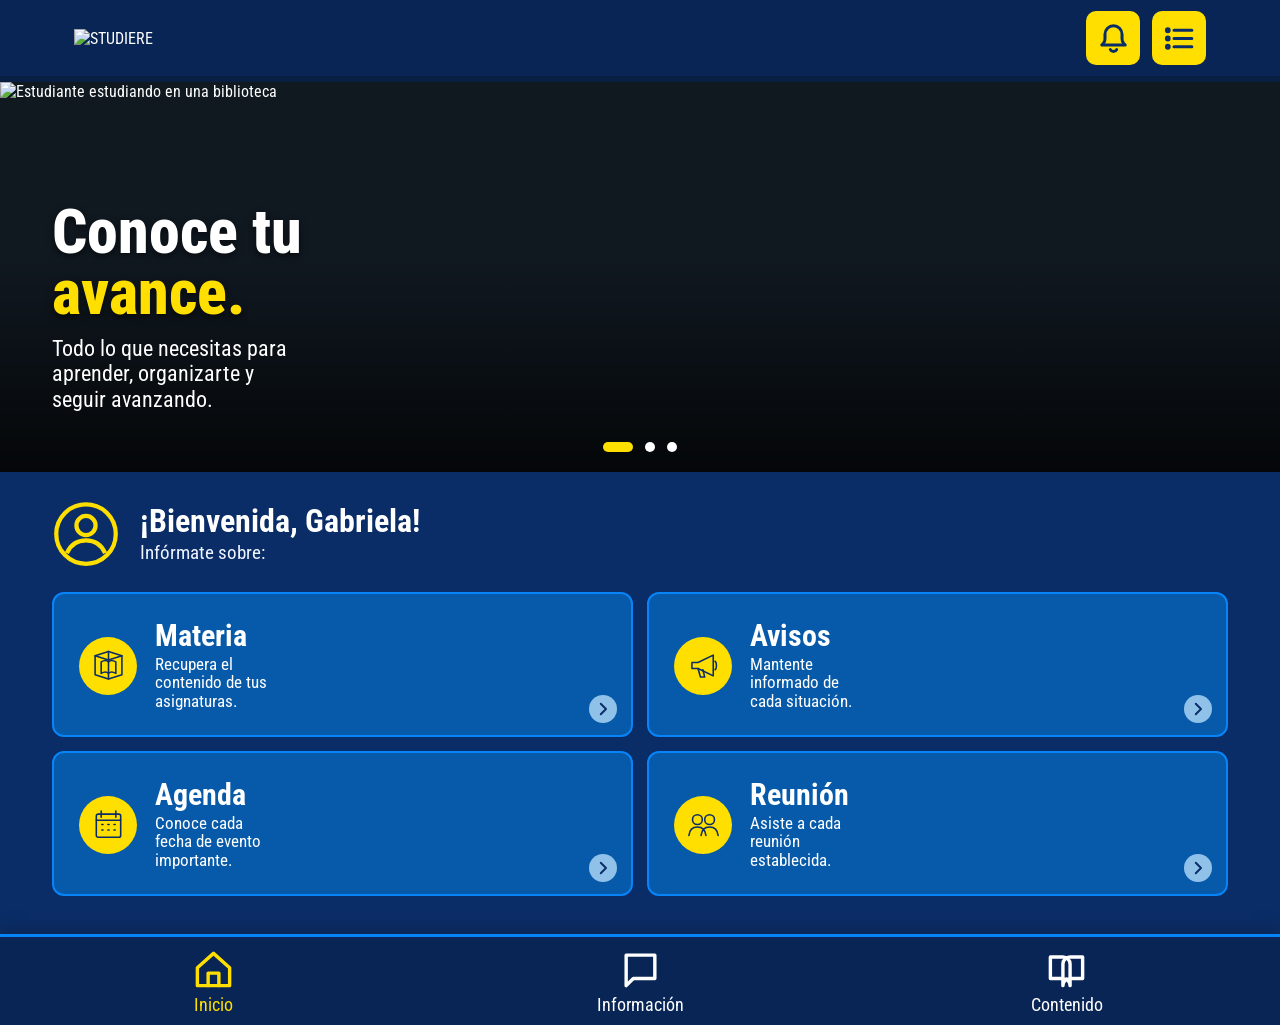
==== index.html @ 6c444ab7 "Add files via upload" ====
<!DOCTYPE html>
<html lang="es">
<head>
  <meta charset="UTF-8">
  <meta name="viewport" content="width=device-width, initial-scale=1.0">
  <meta name="description" content="STUDIERE, plataforma educativa para organizar materias, avisos, agenda y reuniones.">
  <title>STUDIERE | Inicio</title>
  <link rel="preconnect" href="https://fonts.googleapis.com">
  <link rel="preconnect" href="https://fonts.gstatic.com" crossorigin>
  <link href="https://fonts.googleapis.com/css2?family=Roboto+Condensed:wght@400;500;600;700;800&display=swap" rel="stylesheet">
  <link rel="stylesheet" href="style.css">
</head>
<body>
  <header class="site-header">
    <nav class="main-nav" aria-label="Navegación principal">
      <a class="brand" href="index.html" aria-label="STUDIERE, página de inicio" aria-current="page">
        <img src="assets/logo.png" alt="STUDIERE">
      </a>
      <div class="nav-actions">
        <a class="icon-button" href="index2.html" aria-label="Información" title="Información">
          <svg viewBox="0 0 24 24" aria-hidden="true"><path d="M12 2.7a6.2 6.2 0 0 0-6.2 6.2v3.5c0 1.1-.4 2.1-1.1 3L3.5 16.8h17l-1.2-1.4c-.7-.9-1.1-1.9-1.1-3V8.9A6.2 6.2 0 0 0 12 2.7Z"/><path d="M9.7 20.1a2.6 2.6 0 0 0 4.6 0"/></svg>
        </a>
        <a class="icon-button" href="index3.html" aria-label="Contenido" title="Contenido">
          <svg viewBox="0 0 24 24" aria-hidden="true"><path d="M8 6h13M8 12h13M8 18h13"/><circle cx="3.5" cy="6" r="1"/><circle cx="3.5" cy="12" r="1"/><circle cx="3.5" cy="18" r="1"/></svg>
        </a>
      </div>
    </nav>
  </header>

  <main class="home-main">
    <section class="hero home-hero" aria-labelledby="home-hero-title">
      <img src="assets/hero-home.png" alt="Estudiante estudiando en una biblioteca">
      <div class="hero-copy">
        <h1 id="home-hero-title">Conoce tu <span>avance.</span></h1>
        <p>Todo lo que necesitas para<br>aprender, organizarte y<br>seguir avanzando.</p>
      </div>
      <div class="hero-indicators" aria-hidden="true"><span class="is-active"></span><span></span><span></span></div>
    </section>

    <section class="welcome" aria-labelledby="welcome-title">
      <div class="welcome-heading">
        <div class="profile-icon" aria-hidden="true">
          <svg viewBox="0 0 64 64"><circle cx="32" cy="32" r="28"/><circle cx="32" cy="24" r="9"/><path d="M14 50c3.5-8 10-12 18-12s14.5 4 18 12"/></svg>
        </div>
        <div>
          <h2 id="welcome-title">¡Bienvenida, Gabriela!</h2>
          <p>Infórmate sobre:</p>
        </div>
      </div>
    </section>

    <section class="quick-access" aria-label="Accesos principales">
      <article class="access-card">
        <div class="card-icon" aria-hidden="true"><svg viewBox="0 0 64 64"><path d="M10 16 32 9l22 7v31l-22 7-22-7V16Z"/><path d="M32 9v45M10 16l22 7 22-7"/><path d="M20 26c5-3 9-3 12 0 3-3 7-3 12 0v19c-5-3-9-3-12 0-3-3-7-3-12 0V26Z"/></svg></div>
        <div class="card-copy"><h3>Materia</h3><p>Recupera el<br>contenido de tus<br>asignaturas.</p></div>
        <a class="arrow-button" href="#materia" aria-label="Ir a Materia"><svg viewBox="0 0 24 24" aria-hidden="true"><path d="m9 5 7 7-7 7"/></svg></a>
      </article>
      <article class="access-card">
        <div class="card-icon" aria-hidden="true"><svg viewBox="0 0 64 64"><path d="M13 27h10l25-12v34L23 37H13V27Z"/><path d="M23 37l4 14h7l-3-12M51 25c3 2 3 12 0 14"/></svg></div>
        <div class="card-copy"><h3>Avisos</h3><p>Mantente<br>informado de<br>cada situación.</p></div>
        <a class="arrow-button" href="#avisos" aria-label="Ir a Avisos"><svg viewBox="0 0 24 24" aria-hidden="true"><path d="m9 5 7 7-7 7"/></svg></a>
      </article>
      <article class="access-card">
        <div class="card-icon" aria-hidden="true"><svg viewBox="0 0 64 64"><rect x="12" y="15" width="40" height="38" rx="3"/><path d="M20 10v10M44 10v10M12 25h40"/><path d="M21 32h2M31 32h2M41 32h2M21 41h2M31 41h2M41 41h2"/></svg></div>
        <div class="card-copy"><h3>Agenda</h3><p>Conoce cada<br>fecha de evento<br>importante.</p></div>
        <a class="arrow-button" href="#agenda" aria-label="Ir a Agenda"><svg viewBox="0 0 24 24" aria-hidden="true"><path d="m9 5 7 7-7 7"/></svg></a>
      </article>
      <article class="access-card">
        <div class="card-icon" aria-hidden="true"><svg viewBox="0 0 64 64"><circle cx="22" cy="24" r="8"/><circle cx="42" cy="24" r="8"/><path d="M8 50c1-9 6-14 14-14s13 5 14 14M28 50c1-9 6-14 14-14s13 5 14 14"/></svg></div>
        <div class="card-copy"><h3>Reunión</h3><p>Asiste a cada<br>reunión<br>establecida.</p></div>
        <a class="arrow-button" href="#reunion" aria-label="Ir a Reunión"><svg viewBox="0 0 24 24" aria-hidden="true"><path d="m9 5 7 7-7 7"/></svg></a>
      </article>
    </section>

    <section class="anchors" aria-label="Destinos de los accesos">
      <h2 class="sr-only">Destinos</h2>
      <a id="materia" href="#materia">Materia</a>
      <a id="avisos" href="#avisos">Avisos</a>
      <a id="agenda" href="#agenda">Agenda</a>
      <a id="reunion" href="#reunion">Reunión</a>
    </section>
  </main>

  <footer class="site-footer">
    <nav aria-label="Navegación inferior">
      <a class="footer-link active" href="index.html" aria-current="page"><svg viewBox="0 0 24 24" aria-hidden="true"><path d="m3 11 9-8 9 8v10H3V11Z"/><path d="M9 21v-7h6v7"/></svg><span>Inicio</span></a>
      <a class="footer-link" href="index2.html"><svg viewBox="0 0 24 24" aria-hidden="true"><path d="M4 4h16v13H8l-4 4V4Z"/></svg><span>Información</span></a>
      <a class="footer-link" href="index3.html"><svg viewBox="0 0 24 24" aria-hidden="true"><path d="M3 5h7a4 4 0 0 1 4 4v12a4 4 0 0 0-4-4H3V5ZM21 5h-7a4 4 0 0 0-4 4v12a4 4 0 0 1 4-4h7V5Z"/></svg><span>Contenido</span></a>
    </nav>
  </footer>
</body>
</html>
---- style.css ----
:root{--navy:#0b2d67;--navy-deep:#082555;--blue-card:#075aa9;--blue-border:#0785f8;--yellow:#ffdf00;--white:#fff;--muted:#eef4ff;--arrow:#8fc1e9;--page-max:1200px;--radius:12px}
*{box-sizing:border-box}html{scroll-behavior:smooth}body{margin:0;min-width:320px;background:var(--navy);color:var(--white);font-family:"Roboto Condensed",Arial,sans-serif}a{color:inherit;text-decoration:none}.sr-only{position:absolute;width:1px;height:1px;padding:0;margin:-1px;overflow:hidden;clip:rect(0,0,0,0);white-space:nowrap;border:0}
.site-header{background:var(--navy-deep);border-bottom:6px solid #081e42}.main-nav{max-width:var(--page-max);min-height:76px;margin:auto;padding:0 34px;display:flex;align-items:center;justify-content:space-between;gap:24px}.brand{display:flex;align-items:center}.brand img{width:190px;height:auto;display:block}.nav-actions{display:flex;align-items:center;gap:12px}.icon-button{width:54px;height:54px;display:flex;align-items:center;justify-content:center;color:var(--navy);background:var(--yellow);border-radius:10px;transition:transform .18s ease,filter .18s ease,box-shadow .18s ease}.icon-button svg{width:33px;height:33px;fill:none;stroke:currentColor;stroke-width:2.2;stroke-linecap:round;stroke-linejoin:round}.icon-button:hover,.icon-button:focus-visible{transform:translateY(-2px);filter:brightness(1.05);box-shadow:0 5px 12px #0003;outline:3px solid #fff9;outline-offset:2px}
main{width:100%;margin:0;background:var(--navy)}.home-main{min-height:calc(100vh - 150px)}.hero{position:relative;overflow:hidden;background:#101820}.home-hero{min-height:390px}.hero img{width:100%;height:100%;object-fit:cover;display:block}.home-hero img{position:absolute;inset:0}.home-hero:after,.info-hero:after{content:"";position:absolute;inset:auto 0 0;height:55%;background:linear-gradient(to top,#000b,transparent);pointer-events:none}.hero-copy{position:relative;z-index:1;padding:120px 52px 58px;max-width:560px}.hero-copy h1{margin:0 0 12px;font-size:clamp(40px,5vw,62px);line-height:.98;font-weight:800;text-shadow:0 3px 7px #0008}.hero-copy h1 span{color:var(--yellow)}.hero-copy p{margin:0;font-size:22px;line-height:1.16}.hero-indicators{position:absolute;z-index:2;bottom:20px;left:50%;transform:translateX(-50%);display:flex;gap:12px}.hero-indicators span{width:10px;height:10px;border-radius:50%;background:#fff}.hero-indicators .is-active{width:30px;border-radius:8px;background:var(--yellow)}
.welcome{padding:28px 52px 24px;background:var(--navy)}.welcome-heading{display:flex;align-items:center;gap:20px}.profile-icon{width:68px;height:68px;flex:0 0 68px;color:var(--yellow)}.profile-icon svg{width:100%;height:100%;fill:none;stroke:currentColor;stroke-width:4}.welcome h2{margin:0 0 4px;font-size:32px;line-height:1}.welcome p{margin:0;font-size:19px;color:var(--muted)}.quick-access{padding:0 52px 38px;display:flex;flex-wrap:wrap;gap:14px;background:var(--navy)}.access-card{position:relative;min-width:0;flex:1 1 calc(50% - 7px);min-height:145px;padding:20px 52px 18px 25px;display:flex;align-items:center;gap:18px;background:var(--blue-card);border:2px solid var(--blue-border);border-radius:var(--radius);transition:transform .18s ease,filter .18s ease,box-shadow .18s ease}.access-card:hover{transform:translateY(-3px);filter:brightness(1.06);box-shadow:0 9px 18px #0003}.card-icon{width:58px;height:58px;flex:0 0 58px;display:flex;align-items:center;justify-content:center;color:var(--navy);background:var(--yellow);border-radius:50%}.card-icon svg{width:39px;height:39px;fill:none;stroke:currentColor;stroke-width:2.6;stroke-linecap:round;stroke-linejoin:round}.card-copy h3{margin:0 0 4px;font-size:30px;line-height:1;font-weight:700}.card-copy p{margin:0;font-size:17px;line-height:1.08}.arrow-button{position:absolute;right:14px;bottom:12px;width:28px;height:28px;display:flex;align-items:center;justify-content:center;border-radius:50%;background:var(--arrow);color:var(--navy);transition:transform .18s ease,background .18s ease}.arrow-button svg{width:18px;height:18px;fill:none;stroke:currentColor;stroke-width:2.6;stroke-linecap:round;stroke-linejoin:round}.arrow-button:hover,.arrow-button:focus-visible{transform:scale(1.1);background:#fff;outline:none}.anchors{display:none}.site-footer{width:100%;margin:0;background:var(--navy-deep);border-top:3px solid var(--blue-border);box-shadow:0 -5px 18px #0003}.site-footer nav{min-height:88px;display:flex;align-items:stretch;justify-content:space-around}.footer-link{flex:1;display:flex;flex-direction:column;align-items:center;justify-content:center;gap:5px;color:var(--white);font-size:18px;line-height:1;transition:color .18s ease,transform .18s ease,background .18s ease}.footer-link svg{width:43px;height:43px;fill:none;stroke:currentColor;stroke-width:1.9;stroke-linecap:round;stroke-linejoin:round}.footer-link.active,.footer-link:hover,.footer-link:focus-visible{color:var(--yellow)}.footer-link:hover{transform:translateY(-2px)}.footer-link:focus-visible{outline:2px solid var(--yellow);outline-offset:-4px;border-radius:6px}
@media (max-width:800px){.main-nav{padding-inline:22px}.brand img{width:165px}.home-hero{min-height:330px}.hero-copy{padding:100px 32px 50px}.hero-copy h1{font-size:45px}.hero-copy p{font-size:18px}.welcome{padding-inline:30px}.quick-access{padding-inline:30px}.card-copy h3{font-size:25px}.card-copy p{font-size:15px}}
@media (max-width:620px){.main-nav{min-height:65px;padding-inline:15px}.brand img{width:145px}.icon-button{width:46px;height:46px}.icon-button svg{width:29px;height:29px}.home-hero{min-height:320px}.welcome{padding:24px 20px}.quick-access{padding:0 16px 32px;gap:8px}.access-card{flex-basis:calc(50% - 4px);min-height:132px;padding:16px 36px 14px 14px;gap:10px}.card-icon{width:46px;height:46px;flex-basis:46px}.card-icon svg{width:31px;height:31px}.card-copy h3{font-size:22px}.card-copy p{font-size:14px}.site-footer nav{min-height:78px}.footer-link{font-size:16px}.footer-link svg{width:38px;height:38px}}
@media (max-width:420px){.home-hero{min-height:320px}.hero-copy{padding:92px 24px 48px}.hero-copy h1{font-size:40px}.hero-copy p{font-size:17px}.welcome-heading{gap:14px}.profile-icon{width:58px;height:58px;flex-basis:58px}.welcome h2{font-size:26px}.access-card{padding-left:12px}.card-icon{width:42px;height:42px;flex-basis:42px}.card-icon svg{width:29px;height:29px}.card-copy h3{font-size:21px}}
@media (prefers-reduced-motion:reduce){html{scroll-behavior:auto}*,*::before,*::after{transition:none!important}}
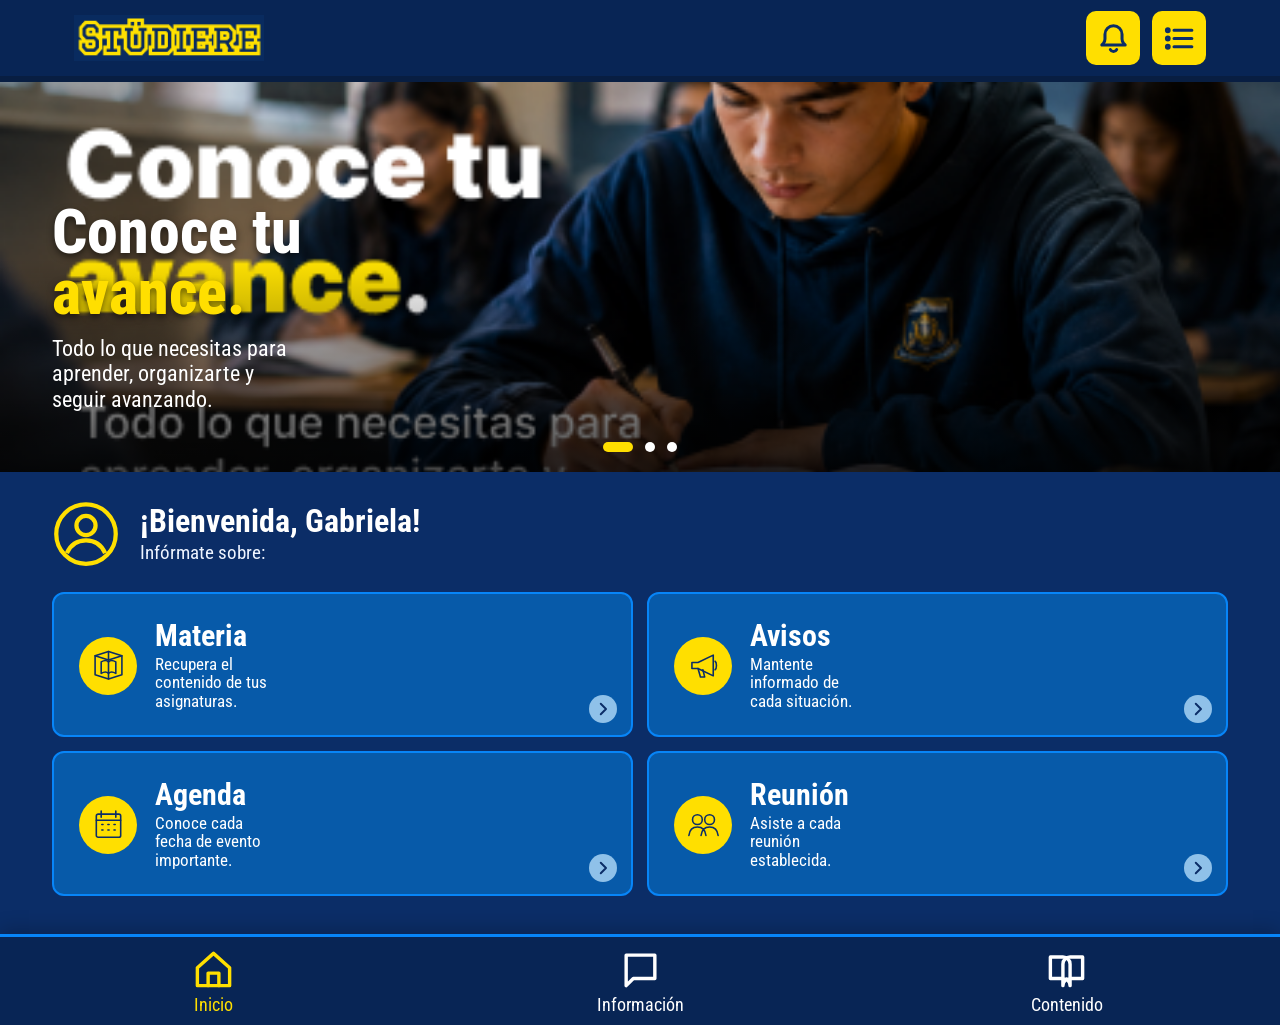
==== commit faea5390: "Update index.html" ====
--- a/index.html
+++ b/index.html
@@ -14,7 +14,7 @@
   <header class="site-header">
     <nav class="main-nav" aria-label="Navegación principal">
       <a class="brand" href="index.html" aria-label="STUDIERE, página de inicio" aria-current="page">
-        <img src="assets/logo.png" alt="STUDIERE">
+        <img src="logo.png" alt="STUDIERE">
       </a>
       <div class="nav-actions">
         <a class="icon-button" href="index2.html" aria-label="Información" title="Información">
@@ -29,7 +29,7 @@
 
   <main class="home-main">
     <section class="hero home-hero" aria-labelledby="home-hero-title">
-      <img src="assets/hero-home.png" alt="Estudiante estudiando en una biblioteca">
+      <img src="hero-home.png" alt="Estudiante estudiando en una biblioteca">
       <div class="hero-copy">
         <h1 id="home-hero-title">Conoce tu <span>avance.</span></h1>
         <p>Todo lo que necesitas para<br>aprender, organizarte y<br>seguir avanzando.</p>
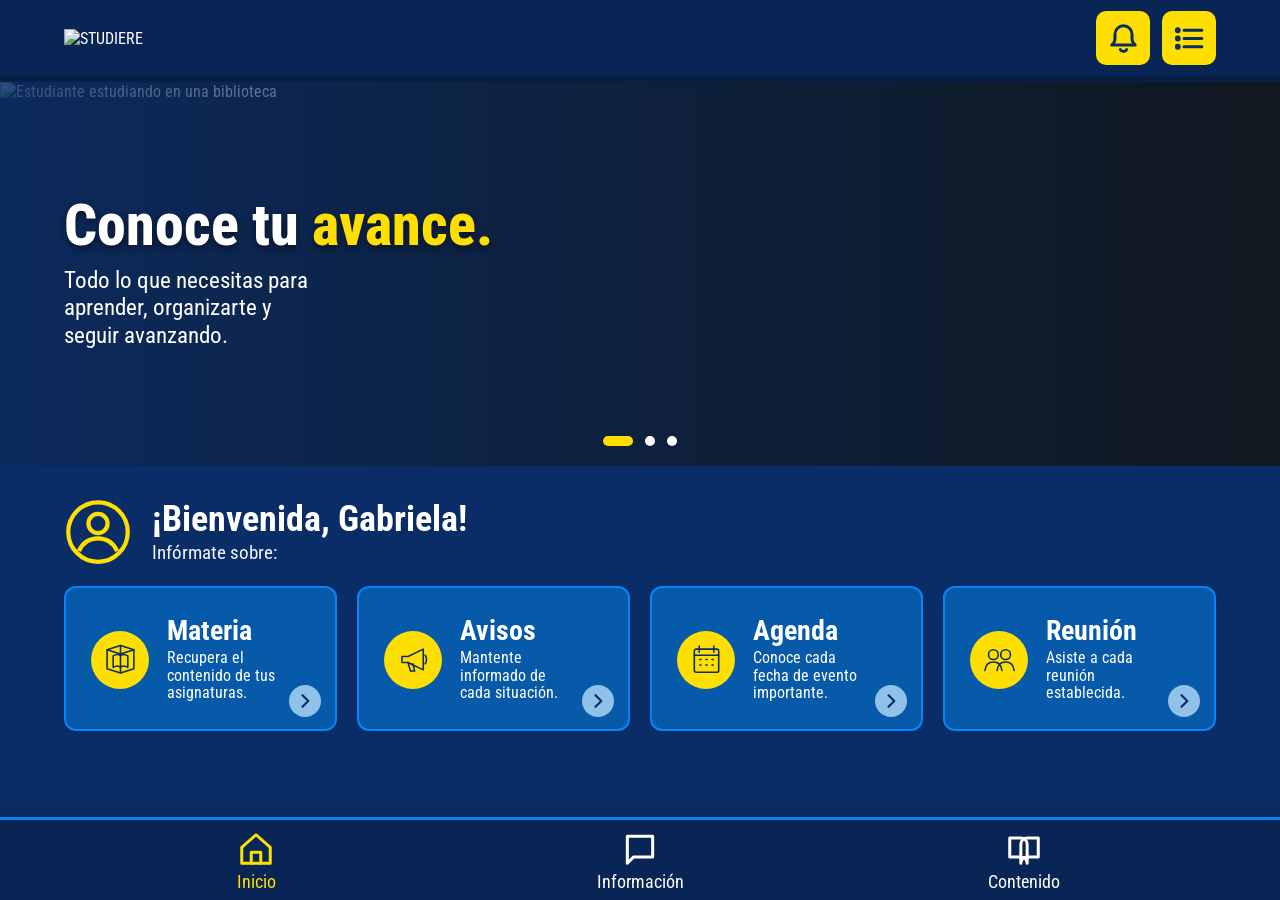
==== commit 42382caa: "Add files via upload" ====
--- a/index.html
+++ b/index.html
@@ -11,36 +11,55 @@
   <link rel="stylesheet" href="style.css">
 </head>
 <body>
+
+  <!-- CABECERA PRINCIPAL -->
   <header class="site-header">
     <nav class="main-nav" aria-label="Navegación principal">
       <a class="brand" href="index.html" aria-label="STUDIERE, página de inicio" aria-current="page">
-        <img src="logo.png" alt="STUDIERE">
+        <img src="assets/logo.png" alt="STUDIERE">
       </a>
       <div class="nav-actions">
         <a class="icon-button" href="index2.html" aria-label="Información" title="Información">
-          <svg viewBox="0 0 24 24" aria-hidden="true"><path d="M12 2.7a6.2 6.2 0 0 0-6.2 6.2v3.5c0 1.1-.4 2.1-1.1 3L3.5 16.8h17l-1.2-1.4c-.7-.9-1.1-1.9-1.1-3V8.9A6.2 6.2 0 0 0 12 2.7Z"/><path d="M9.7 20.1a2.6 2.6 0 0 0 4.6 0"/></svg>
+          <svg viewBox="0 0 24 24" aria-hidden="true">
+            <path d="M12 2.7a6.2 6.2 0 0 0-6.2 6.2v3.5c0 1.1-.4 2.1-1.1 3L3.5 16.8h17l-1.2-1.4c-.7-.9-1.1-1.9-1.1-3V8.9A6.2 6.2 0 0 0 12 2.7Z"/>
+            <path d="M9.7 20.1a2.6 2.6 0 0 0 4.6 0"/>
+          </svg>
         </a>
         <a class="icon-button" href="index3.html" aria-label="Contenido" title="Contenido">
-          <svg viewBox="0 0 24 24" aria-hidden="true"><path d="M8 6h13M8 12h13M8 18h13"/><circle cx="3.5" cy="6" r="1"/><circle cx="3.5" cy="12" r="1"/><circle cx="3.5" cy="18" r="1"/></svg>
+          <svg viewBox="0 0 24 24" aria-hidden="true">
+            <path d="M8 6h13M8 12h13M8 18h13"/>
+            <circle cx="3.5" cy="6" r="1"/>
+            <circle cx="3.5" cy="12" r="1"/>
+            <circle cx="3.5" cy="18" r="1"/>
+          </svg>
         </a>
       </div>
     </nav>
   </header>
 
+  <!-- CONTENIDO PRINCIPAL -->
   <main class="home-main">
     <section class="hero home-hero" aria-labelledby="home-hero-title">
-      <img src="hero-home.png" alt="Estudiante estudiando en una biblioteca">
+      <img src="assets/hero-home.png" alt="Estudiante estudiando en una biblioteca">
       <div class="hero-copy">
         <h1 id="home-hero-title">Conoce tu <span>avance.</span></h1>
         <p>Todo lo que necesitas para<br>aprender, organizarte y<br>seguir avanzando.</p>
       </div>
-      <div class="hero-indicators" aria-hidden="true"><span class="is-active"></span><span></span><span></span></div>
+      <div class="hero-indicators" aria-hidden="true">
+        <span class="is-active"></span>
+        <span></span>
+        <span></span>
+      </div>
     </section>
 
     <section class="welcome" aria-labelledby="welcome-title">
       <div class="welcome-heading">
         <div class="profile-icon" aria-hidden="true">
-          <svg viewBox="0 0 64 64"><circle cx="32" cy="32" r="28"/><circle cx="32" cy="24" r="9"/><path d="M14 50c3.5-8 10-12 18-12s14.5 4 18 12"/></svg>
+          <svg viewBox="0 0 64 64">
+            <circle cx="32" cy="32" r="28"/>
+            <circle cx="32" cy="24" r="9"/>
+            <path d="M14 50c3.5-8 10-12 18-12s14.5 4 18 12"/>
+          </svg>
         </div>
         <div>
           <h2 id="welcome-title">¡Bienvenida, Gabriela!</h2>
@@ -51,24 +70,70 @@
 
     <section class="quick-access" aria-label="Accesos principales">
       <article class="access-card">
-        <div class="card-icon" aria-hidden="true"><svg viewBox="0 0 64 64"><path d="M10 16 32 9l22 7v31l-22 7-22-7V16Z"/><path d="M32 9v45M10 16l22 7 22-7"/><path d="M20 26c5-3 9-3 12 0 3-3 7-3 12 0v19c-5-3-9-3-12 0-3-3-7-3-12 0V26Z"/></svg></div>
-        <div class="card-copy"><h3>Materia</h3><p>Recupera el<br>contenido de tus<br>asignaturas.</p></div>
-        <a class="arrow-button" href="#materia" aria-label="Ir a Materia"><svg viewBox="0 0 24 24" aria-hidden="true"><path d="m9 5 7 7-7 7"/></svg></a>
+        <div class="card-icon" aria-hidden="true">
+          <svg viewBox="0 0 64 64">
+            <path d="M10 16 32 9l22 7v31l-22 7-22-7V16Z"/>
+            <path d="M32 9v45M10 16l22 7 22-7"/>
+            <path d="M20 26c5-3 9-3 12 0 3-3 7-3 12 0v19c-5-3-9-3-12 0-3-3-7-3-12 0V26Z"/>
+          </svg>
+        </div>
+        <div class="card-copy">
+          <h3>Materia</h3>
+          <p>Recupera el<br>contenido de tus<br>asignaturas.</p>
+        </div>
+        <a class="arrow-button" href="#materia" aria-label="Ir a Materia">
+          <svg viewBox="0 0 24 24" aria-hidden="true"><path d="m9 5 7 7-7 7"/></svg>
+        </a>
       </article>
+
       <article class="access-card">
-        <div class="card-icon" aria-hidden="true"><svg viewBox="0 0 64 64"><path d="M13 27h10l25-12v34L23 37H13V27Z"/><path d="M23 37l4 14h7l-3-12M51 25c3 2 3 12 0 14"/></svg></div>
-        <div class="card-copy"><h3>Avisos</h3><p>Mantente<br>informado de<br>cada situación.</p></div>
-        <a class="arrow-button" href="#avisos" aria-label="Ir a Avisos"><svg viewBox="0 0 24 24" aria-hidden="true"><path d="m9 5 7 7-7 7"/></svg></a>
+        <div class="card-icon" aria-hidden="true">
+          <svg viewBox="0 0 64 64">
+            <path d="M13 27h10l25-12v34L23 37H13V27Z"/>
+            <path d="M23 37l4 14h7l-3-12M51 25c3 2 3 12 0 14"/>
+          </svg>
+        </div>
+        <div class="card-copy">
+          <h3>Avisos</h3>
+          <p>Mantente<br>informado de<br>cada situación.</p>
+        </div>
+        <a class="arrow-button" href="#avisos" aria-label="Ir a Avisos">
+          <svg viewBox="0 0 24 24" aria-hidden="true"><path d="m9 5 7 7-7 7"/></svg>
+        </a>
       </article>
+
       <article class="access-card">
-        <div class="card-icon" aria-hidden="true"><svg viewBox="0 0 64 64"><rect x="12" y="15" width="40" height="38" rx="3"/><path d="M20 10v10M44 10v10M12 25h40"/><path d="M21 32h2M31 32h2M41 32h2M21 41h2M31 41h2M41 41h2"/></svg></div>
-        <div class="card-copy"><h3>Agenda</h3><p>Conoce cada<br>fecha de evento<br>importante.</p></div>
-        <a class="arrow-button" href="#agenda" aria-label="Ir a Agenda"><svg viewBox="0 0 24 24" aria-hidden="true"><path d="m9 5 7 7-7 7"/></svg></a>
+        <div class="card-icon" aria-hidden="true">
+          <svg viewBox="0 0 64 64">
+            <rect x="12" y="15" width="40" height="38" rx="3"/>
+            <path d="M20 10v10M44 10v10M12 25h40"/>
+            <path d="M21 32h2M31 32h2M41 32h2M21 41h2M31 41h2M41 41h2"/>
+          </svg>
+        </div>
+        <div class="card-copy">
+          <h3>Agenda</h3>
+          <p>Conoce cada<br>fecha de evento<br>importante.</p>
+        </div>
+        <a class="arrow-button" href="#agenda" aria-label="Ir a Agenda">
+          <svg viewBox="0 0 24 24" aria-hidden="true"><path d="m9 5 7 7-7 7"/></svg>
+        </a>
       </article>
+
       <article class="access-card">
-        <div class="card-icon" aria-hidden="true"><svg viewBox="0 0 64 64"><circle cx="22" cy="24" r="8"/><circle cx="42" cy="24" r="8"/><path d="M8 50c1-9 6-14 14-14s13 5 14 14M28 50c1-9 6-14 14-14s13 5 14 14"/></svg></div>
-        <div class="card-copy"><h3>Reunión</h3><p>Asiste a cada<br>reunión<br>establecida.</p></div>
-        <a class="arrow-button" href="#reunion" aria-label="Ir a Reunión"><svg viewBox="0 0 24 24" aria-hidden="true"><path d="m9 5 7 7-7 7"/></svg></a>
+        <div class="card-icon" aria-hidden="true">
+          <svg viewBox="0 0 64 64">
+            <circle cx="22" cy="24" r="8"/>
+            <circle cx="42" cy="24" r="8"/>
+            <path d="M8 50c1-9 6-14 14-14s13 5 14 14M28 50c1-9 6-14 14-14s13 5 14 14"/>
+          </svg>
+        </div>
+        <div class="card-copy">
+          <h3>Reunión</h3>
+          <p>Asiste a cada<br>reunión<br>establecida.</p>
+        </div>
+        <a class="arrow-button" href="#reunion" aria-label="Ir a Reunión">
+          <svg viewBox="0 0 24 24" aria-hidden="true"><path d="m9 5 7 7-7 7"/></svg>
+        </a>
       </article>
     </section>
 
@@ -81,12 +146,23 @@
     </section>
   </main>
 
+  <!-- PIE DE PÁGINA -->
   <footer class="site-footer">
     <nav aria-label="Navegación inferior">
-      <a class="footer-link active" href="index.html" aria-current="page"><svg viewBox="0 0 24 24" aria-hidden="true"><path d="m3 11 9-8 9 8v10H3V11Z"/><path d="M9 21v-7h6v7"/></svg><span>Inicio</span></a>
-      <a class="footer-link" href="index2.html"><svg viewBox="0 0 24 24" aria-hidden="true"><path d="M4 4h16v13H8l-4 4V4Z"/></svg><span>Información</span></a>
-      <a class="footer-link" href="index3.html"><svg viewBox="0 0 24 24" aria-hidden="true"><path d="M3 5h7a4 4 0 0 1 4 4v12a4 4 0 0 0-4-4H3V5ZM21 5h-7a4 4 0 0 0-4 4v12a4 4 0 0 1 4-4h7V5Z"/></svg><span>Contenido</span></a>
+      <a class="footer-link active" href="index.html" aria-current="page">
+        <svg viewBox="0 0 24 24" aria-hidden="true"><path d="m3 11 9-8 9 8v10H3V11Z"/><path d="M9 21v-7h6v7"/></svg>
+        <span>Inicio</span>
+      </a>
+      <a class="footer-link" href="index2.html">
+        <svg viewBox="0 0 24 24" aria-hidden="true"><path d="M4 4h16v13H8l-4 4V4Z"/></svg>
+        <span>Información</span>
+      </a>
+      <a class="footer-link" href="index3.html">
+        <svg viewBox="0 0 24 24" aria-hidden="true"><path d="M3 5h7a4 4 0 0 1 4 4v12a4 4 0 0 0-4-4H3V5ZM21 5h-7a4 4 0 0 0-4 4v12a4 4 0 0 1 4-4h7V5Z"/></svg>
+        <span>Contenido</span>
+      </a>
     </nav>
   </footer>
+
 </body>
 </html>
--- a/style.css
+++ b/style.css
@@ -1,9 +1,551 @@
-:root{--navy:#0b2d67;--navy-deep:#082555;--blue-card:#075aa9;--blue-border:#0785f8;--yellow:#ffdf00;--white:#fff;--muted:#eef4ff;--arrow:#8fc1e9;--page-max:1200px;--radius:12px}
-*{box-sizing:border-box}html{scroll-behavior:smooth}body{margin:0;min-width:320px;background:var(--navy);color:var(--white);font-family:"Roboto Condensed",Arial,sans-serif}a{color:inherit;text-decoration:none}.sr-only{position:absolute;width:1px;height:1px;padding:0;margin:-1px;overflow:hidden;clip:rect(0,0,0,0);white-space:nowrap;border:0}
-.site-header{background:var(--navy-deep);border-bottom:6px solid #081e42}.main-nav{max-width:var(--page-max);min-height:76px;margin:auto;padding:0 34px;display:flex;align-items:center;justify-content:space-between;gap:24px}.brand{display:flex;align-items:center}.brand img{width:190px;height:auto;display:block}.nav-actions{display:flex;align-items:center;gap:12px}.icon-button{width:54px;height:54px;display:flex;align-items:center;justify-content:center;color:var(--navy);background:var(--yellow);border-radius:10px;transition:transform .18s ease,filter .18s ease,box-shadow .18s ease}.icon-button svg{width:33px;height:33px;fill:none;stroke:currentColor;stroke-width:2.2;stroke-linecap:round;stroke-linejoin:round}.icon-button:hover,.icon-button:focus-visible{transform:translateY(-2px);filter:brightness(1.05);box-shadow:0 5px 12px #0003;outline:3px solid #fff9;outline-offset:2px}
-main{width:100%;margin:0;background:var(--navy)}.home-main{min-height:calc(100vh - 150px)}.hero{position:relative;overflow:hidden;background:#101820}.home-hero{min-height:390px}.hero img{width:100%;height:100%;object-fit:cover;display:block}.home-hero img{position:absolute;inset:0}.home-hero:after,.info-hero:after{content:"";position:absolute;inset:auto 0 0;height:55%;background:linear-gradient(to top,#000b,transparent);pointer-events:none}.hero-copy{position:relative;z-index:1;padding:120px 52px 58px;max-width:560px}.hero-copy h1{margin:0 0 12px;font-size:clamp(40px,5vw,62px);line-height:.98;font-weight:800;text-shadow:0 3px 7px #0008}.hero-copy h1 span{color:var(--yellow)}.hero-copy p{margin:0;font-size:22px;line-height:1.16}.hero-indicators{position:absolute;z-index:2;bottom:20px;left:50%;transform:translateX(-50%);display:flex;gap:12px}.hero-indicators span{width:10px;height:10px;border-radius:50%;background:#fff}.hero-indicators .is-active{width:30px;border-radius:8px;background:var(--yellow)}
-.welcome{padding:28px 52px 24px;background:var(--navy)}.welcome-heading{display:flex;align-items:center;gap:20px}.profile-icon{width:68px;height:68px;flex:0 0 68px;color:var(--yellow)}.profile-icon svg{width:100%;height:100%;fill:none;stroke:currentColor;stroke-width:4}.welcome h2{margin:0 0 4px;font-size:32px;line-height:1}.welcome p{margin:0;font-size:19px;color:var(--muted)}.quick-access{padding:0 52px 38px;display:flex;flex-wrap:wrap;gap:14px;background:var(--navy)}.access-card{position:relative;min-width:0;flex:1 1 calc(50% - 7px);min-height:145px;padding:20px 52px 18px 25px;display:flex;align-items:center;gap:18px;background:var(--blue-card);border:2px solid var(--blue-border);border-radius:var(--radius);transition:transform .18s ease,filter .18s ease,box-shadow .18s ease}.access-card:hover{transform:translateY(-3px);filter:brightness(1.06);box-shadow:0 9px 18px #0003}.card-icon{width:58px;height:58px;flex:0 0 58px;display:flex;align-items:center;justify-content:center;color:var(--navy);background:var(--yellow);border-radius:50%}.card-icon svg{width:39px;height:39px;fill:none;stroke:currentColor;stroke-width:2.6;stroke-linecap:round;stroke-linejoin:round}.card-copy h3{margin:0 0 4px;font-size:30px;line-height:1;font-weight:700}.card-copy p{margin:0;font-size:17px;line-height:1.08}.arrow-button{position:absolute;right:14px;bottom:12px;width:28px;height:28px;display:flex;align-items:center;justify-content:center;border-radius:50%;background:var(--arrow);color:var(--navy);transition:transform .18s ease,background .18s ease}.arrow-button svg{width:18px;height:18px;fill:none;stroke:currentColor;stroke-width:2.6;stroke-linecap:round;stroke-linejoin:round}.arrow-button:hover,.arrow-button:focus-visible{transform:scale(1.1);background:#fff;outline:none}.anchors{display:none}.site-footer{width:100%;margin:0;background:var(--navy-deep);border-top:3px solid var(--blue-border);box-shadow:0 -5px 18px #0003}.site-footer nav{min-height:88px;display:flex;align-items:stretch;justify-content:space-around}.footer-link{flex:1;display:flex;flex-direction:column;align-items:center;justify-content:center;gap:5px;color:var(--white);font-size:18px;line-height:1;transition:color .18s ease,transform .18s ease,background .18s ease}.footer-link svg{width:43px;height:43px;fill:none;stroke:currentColor;stroke-width:1.9;stroke-linecap:round;stroke-linejoin:round}.footer-link.active,.footer-link:hover,.footer-link:focus-visible{color:var(--yellow)}.footer-link:hover{transform:translateY(-2px)}.footer-link:focus-visible{outline:2px solid var(--yellow);outline-offset:-4px;border-radius:6px}
-@media (max-width:800px){.main-nav{padding-inline:22px}.brand img{width:165px}.home-hero{min-height:330px}.hero-copy{padding:100px 32px 50px}.hero-copy h1{font-size:45px}.hero-copy p{font-size:18px}.welcome{padding-inline:30px}.quick-access{padding-inline:30px}.card-copy h3{font-size:25px}.card-copy p{font-size:15px}}
-@media (max-width:620px){.main-nav{min-height:65px;padding-inline:15px}.brand img{width:145px}.icon-button{width:46px;height:46px}.icon-button svg{width:29px;height:29px}.home-hero{min-height:320px}.welcome{padding:24px 20px}.quick-access{padding:0 16px 32px;gap:8px}.access-card{flex-basis:calc(50% - 4px);min-height:132px;padding:16px 36px 14px 14px;gap:10px}.card-icon{width:46px;height:46px;flex-basis:46px}.card-icon svg{width:31px;height:31px}.card-copy h3{font-size:22px}.card-copy p{font-size:14px}.site-footer nav{min-height:78px}.footer-link{font-size:16px}.footer-link svg{width:38px;height:38px}}
-@media (max-width:420px){.home-hero{min-height:320px}.hero-copy{padding:92px 24px 48px}.hero-copy h1{font-size:40px}.hero-copy p{font-size:17px}.welcome-heading{gap:14px}.profile-icon{width:58px;height:58px;flex-basis:58px}.welcome h2{font-size:26px}.access-card{padding-left:12px}.card-icon{width:42px;height:42px;flex-basis:42px}.card-icon svg{width:29px;height:29px}.card-copy h3{font-size:21px}}
-@media (prefers-reduced-motion:reduce){html{scroll-behavior:auto}*,*::before,*::after{transition:none!important}}
+/* ==========================================================================
+   1. VARIABLES Y CONFIGURACIÓN GLOBAL
+   ========================================================================== */
+:root {
+  --navy: #0b2d67;
+  --navy-deep: #082555;
+  --blue-card: #075aa9;
+  --blue-border: #0785f8;
+  --yellow: #ffdf00;
+  --white: #ffffff;
+  --muted: #eef4ff;
+  --arrow: #8fc1e9;
+  --page-max: 100%;
+  --radius: 12px;
+}
+
+* {
+  box-sizing: border-box;
+}
+
+html {
+  scroll-behavior: smooth;
+}
+
+body {
+  margin: 0;
+  min-width: 320px;
+  background: var(--navy);
+  color: var(--white);
+  font-family: "Roboto Condensed", Arial, sans-serif;
+  display: flex;
+  flex-direction: column;
+  min-height: 100vh;
+}
+
+a {
+  color: inherit;
+  text-decoration: none;
+}
+
+.sr-only {
+  position: absolute;
+  width: 1px;
+  height: 1px;
+  padding: 0;
+  margin: -1px;
+  overflow: hidden;
+  clip: rect(0, 0, 0, 0);
+  white-space: nowrap;
+  border: 0;
+}
+
+/* ==========================================================================
+   2. HEADER & NAVEGACIÓN
+   ========================================================================== */
+.site-header {
+  width: 100%;
+  background: var(--navy-deep);
+  border-bottom: 6px solid #081e42;
+}
+
+.main-nav {
+  width: 100%;
+  max-width: var(--page-max);
+  min-height: 76px;
+  margin: 0 auto;
+  padding: 0 5vw;
+  display: flex;
+  align-items: center;
+  justify-content: space-between;
+  gap: 24px;
+}
+
+.brand {
+  display: flex;
+  align-items: center;
+}
+
+.brand img {
+  width: 220px;
+  height: auto;
+  display: block;
+}
+
+.nav-actions {
+  display: flex;
+  align-items: center;
+  gap: 12px;
+}
+
+.icon-button {
+  width: 54px;
+  height: 54px;
+  display: flex;
+  align-items: center;
+  justify-content: center;
+  color: var(--navy);
+  background: var(--yellow);
+  border-radius: 10px;
+  transition: transform 0.18s ease, filter 0.18s ease, box-shadow 0.18s ease;
+}
+
+.icon-button svg {
+  width: 33px;
+  height: 33px;
+  fill: none;
+  stroke: currentColor;
+  stroke-width: 2.2;
+  stroke-linecap: round;
+  stroke-linejoin: round;
+}
+
+.icon-button:hover,
+.icon-button:focus-visible,
+.icon-button.active {
+  transform: translateY(-2px);
+  filter: brightness(1.05);
+  box-shadow: 0 5px 12px #0003;
+  outline: 3px solid #fff9;
+  outline-offset: 2px;
+}
+
+/* ==========================================================================
+   3. MAIN & SECCIONES PRINCIPALES
+   ========================================================================== */
+main {
+  width: 100%;
+  flex: 1;
+  background: var(--navy);
+}
+
+.home-main, .info-main, .content-main {
+  display: flex;
+  flex-direction: column;
+}
+
+/* --- Hero Banner --- */
+.hero {
+  position: relative;
+  width: 100%;
+  overflow: hidden;
+  background: #101820;
+  height: clamp(320px, 30vw, 480px);
+  display: flex;
+  align-items: center;
+}
+
+.hero img {
+  position: absolute;
+  inset: 0;
+  width: 100%;
+  height: 100%;
+  object-fit: cover;
+  object-position: center 30%;
+  display: block;
+}
+
+.hero::after {
+  content: "";
+  position: absolute;
+  inset: 0;
+  background: linear-gradient(to right, rgba(11, 45, 103, 0.85) 0%, rgba(11, 45, 103, 0.4) 50%, transparent 100%);
+  pointer-events: none;
+}
+
+.hero-copy {
+  position: relative;
+  z-index: 1;
+  padding: 0 5vw;
+  max-width: 650px;
+}
+
+.hero-copy h1 {
+  margin: 0 0 12px;
+  font-size: clamp(38px, 4.5vw, 64px);
+  line-height: 0.98;
+  font-weight: 800;
+  text-shadow: 0 3px 7px #0008;
+}
+
+.hero-copy h1 span {
+  color: var(--yellow);
+}
+
+.hero-copy p {
+  margin: 0;
+  font-size: clamp(18px, 1.8vw, 24px);
+  line-height: 1.2;
+}
+
+.hero-indicators {
+  position: absolute;
+  z-index: 2;
+  bottom: 20px;
+  left: 50%;
+  transform: translateX(-50%);
+  display: flex;
+  gap: 12px;
+}
+
+.hero-indicators span {
+  width: 10px;
+  height: 10px;
+  border-radius: 50%;
+  background: #fff;
+}
+
+.hero-indicators .is-active {
+  width: 30px;
+  border-radius: 8px;
+  background: var(--yellow);
+}
+
+/* --- Sección de Bienvenida --- */
+.welcome {
+  padding: 32px 5vw 20px;
+  background: var(--navy);
+}
+
+.welcome-heading {
+  display: flex;
+  align-items: center;
+  gap: 20px;
+}
+
+.profile-icon {
+  width: 68px;
+  height: 68px;
+  flex: 0 0 68px;
+  color: var(--yellow);
+}
+
+.profile-icon svg {
+  width: 100%;
+  height: 100%;
+  fill: none;
+  stroke: currentColor;
+  stroke-width: 4;
+}
+
+.welcome h2 {
+  margin: 0 0 4px;
+  font-size: clamp(28px, 3vw, 36px);
+  line-height: 1;
+}
+
+.welcome p {
+  margin: 0;
+  font-size: 19px;
+  color: var(--muted);
+}
+
+/* --- Accesos Rápidos y Grillas --- */
+.quick-access, .content-section {
+  padding: 0 5vw 48px;
+  background: var(--navy);
+}
+
+.quick-access {
+  display: grid;
+  grid-template-columns: repeat(auto-fit, minmax(260px, 1fr));
+  gap: 20px;
+}
+
+.grid-cards {
+  display: grid;
+  grid-template-columns: repeat(auto-fit, minmax(300px, 1fr));
+  gap: 24px;
+}
+
+.section-title {
+  font-size: 32px;
+  margin: 32px 0 20px;
+  color: var(--yellow);
+}
+
+.access-card {
+  position: relative;
+  min-height: 145px;
+  padding: 20px 50px 18px 25px;
+  display: flex;
+  align-items: center;
+  gap: 18px;
+  background: var(--blue-card);
+  border: 2px solid var(--blue-border);
+  border-radius: var(--radius);
+  transition: transform 0.18s ease, filter 0.18s ease, box-shadow 0.18s ease;
+}
+
+.access-card:hover {
+  transform: translateY(-3px);
+  filter: brightness(1.06);
+  box-shadow: 0 9px 18px #0003;
+}
+
+.card-icon {
+  width: 58px;
+  height: 58px;
+  flex: 0 0 58px;
+  display: flex;
+  align-items: center;
+  justify-content: center;
+  color: var(--navy);
+  background: var(--yellow);
+  border-radius: 50%;
+}
+
+.card-icon svg {
+  width: 39px;
+  height: 39px;
+  fill: none;
+  stroke: currentColor;
+  stroke-width: 2.6;
+  stroke-linecap: round;
+  stroke-linejoin: round;
+}
+
+.card-copy h3 {
+  margin: 0 0 4px;
+  font-size: 28px;
+  line-height: 1;
+  font-weight: 700;
+}
+
+.card-copy p {
+  margin: 0;
+  font-size: 16px;
+  line-height: 1.1;
+}
+
+.arrow-button {
+  position: absolute;
+  right: 14px;
+  bottom: 12px;
+  width: 32px;
+  height: 32px;
+  display: flex;
+  align-items: center;
+  justify-content: center;
+  border-radius: 50%;
+  background: var(--arrow);
+  color: var(--navy);
+  transition: transform 0.18s ease, background 0.18s ease;
+}
+
+.arrow-button svg {
+  width: 20px;
+  height: 20px;
+  fill: none;
+  stroke: currentColor;
+  stroke-width: 2.6;
+  stroke-linecap: round;
+  stroke-linejoin: round;
+}
+
+.arrow-button:hover,
+.arrow-button:focus-visible {
+  transform: scale(1.1);
+  background: #ffffff;
+  outline: none;
+}
+
+/* Tarjetas Información y Módulos */
+.info-card, .module-card {
+  background: var(--blue-card);
+  border: 2px solid var(--blue-border);
+  border-radius: var(--radius);
+  padding: 24px;
+  display: flex;
+  flex-direction: column;
+  gap: 12px;
+}
+
+.info-card .tag {
+  align-self: flex-start;
+  background: var(--yellow);
+  color: var(--navy);
+  font-weight: bold;
+  padding: 4px 10px;
+  border-radius: 6px;
+  font-size: 14px;
+}
+
+.info-card h3, .module-card h3 {
+  margin: 0;
+  font-size: 24px;
+}
+
+.info-card p, .module-card p {
+  margin: 0;
+  font-size: 16px;
+  color: var(--muted);
+}
+
+.info-card .date {
+  font-size: 14px;
+  color: var(--arrow);
+  margin-top: auto;
+}
+
+.module-header {
+  display: flex;
+  justify-content: space-between;
+  align-items: center;
+}
+
+.module-card .badge {
+  background: rgba(255,255,255,0.15);
+  padding: 4px 8px;
+  border-radius: 4px;
+  font-size: 14px;
+}
+
+.progress-bar {
+  width: 100%;
+  height: 8px;
+  background: rgba(0,0,0,0.2);
+  border-radius: 4px;
+  overflow: hidden;
+  margin-top: 8px;
+}
+
+.progress-bar .progress {
+  height: 100%;
+  background: var(--yellow);
+}
+
+.btn-primary {
+  align-self: flex-start;
+  background: var(--yellow);
+  color: var(--navy);
+  font-weight: bold;
+  padding: 10px 20px;
+  border-radius: 8px;
+  margin-top: 12px;
+  transition: transform 0.18s ease;
+}
+
+.btn-primary:hover {
+  transform: translateY(-2px);
+}
+
+.anchors {
+  display: none;
+}
+
+/* ==========================================================================
+   4. FOOTER
+   ========================================================================== */
+.site-footer {
+  width: 100%;
+  margin-top: auto;
+  background: var(--navy-deep);
+  border-top: 3px solid var(--blue-border);
+  box-shadow: 0 -5px 18px #0003;
+}
+
+.site-footer nav {
+  min-height: 80px;
+  display: flex;
+  align-items: stretch;
+  justify-content: space-around;
+  padding: 0 5vw;
+}
+
+.footer-link {
+  flex: 1;
+  display: flex;
+  flex-direction: column;
+  align-items: center;
+  justify-content: center;
+  gap: 5px;
+  color: var(--white);
+  font-size: 18px;
+  line-height: 1;
+  transition: color 0.18s ease, transform 0.18s ease;
+}
+
+.footer-link svg {
+  width: 38px;
+  height: 38px;
+  fill: none;
+  stroke: currentColor;
+  stroke-width: 1.9;
+  stroke-linecap: round;
+  stroke-linejoin: round;
+}
+
+.footer-link.active,
+.footer-link:hover,
+.footer-link:focus-visible {
+  color: var(--yellow);
+}
+
+.footer-link:hover {
+  transform: translateY(-2px);
+}
+
+.footer-link:focus-visible {
+  outline: 2px solid var(--yellow);
+  outline-offset: -4px;
+  border-radius: 6px;
+}
+
+/* ==========================================================================
+   5. ADAPTABILIDAD RESPONSIVA
+   ========================================================================== */
+@media (max-width: 800px) {
+  .brand img {
+    width: 170px;
+  }
+  .hero {
+    height: 320px;
+  }
+  .hero-copy h1 {
+    font-size: 42px;
+  }
+  .quick-access {
+    grid-template-columns: repeat(2, 1fr);
+  }
+}
+
+@media (max-width: 620px) {
+  .main-nav {
+    min-height: 65px;
+  }
+  .brand img {
+    width: 145px;
+  }
+  .icon-button {
+    width: 46px;
+    height: 46px;
+  }
+  .icon-button svg {
+    width: 28px;
+    height: 28px;
+  }
+  .quick-access {
+    grid-template-columns: 1fr;
+    gap: 12px;
+  }
+}
+
+@media (prefers-reduced-motion: reduce) {
+  html {
+    scroll-behavior: auto;
+  }
+  *, *::before, *::after {
+    transition: none !important;
+  }
+}
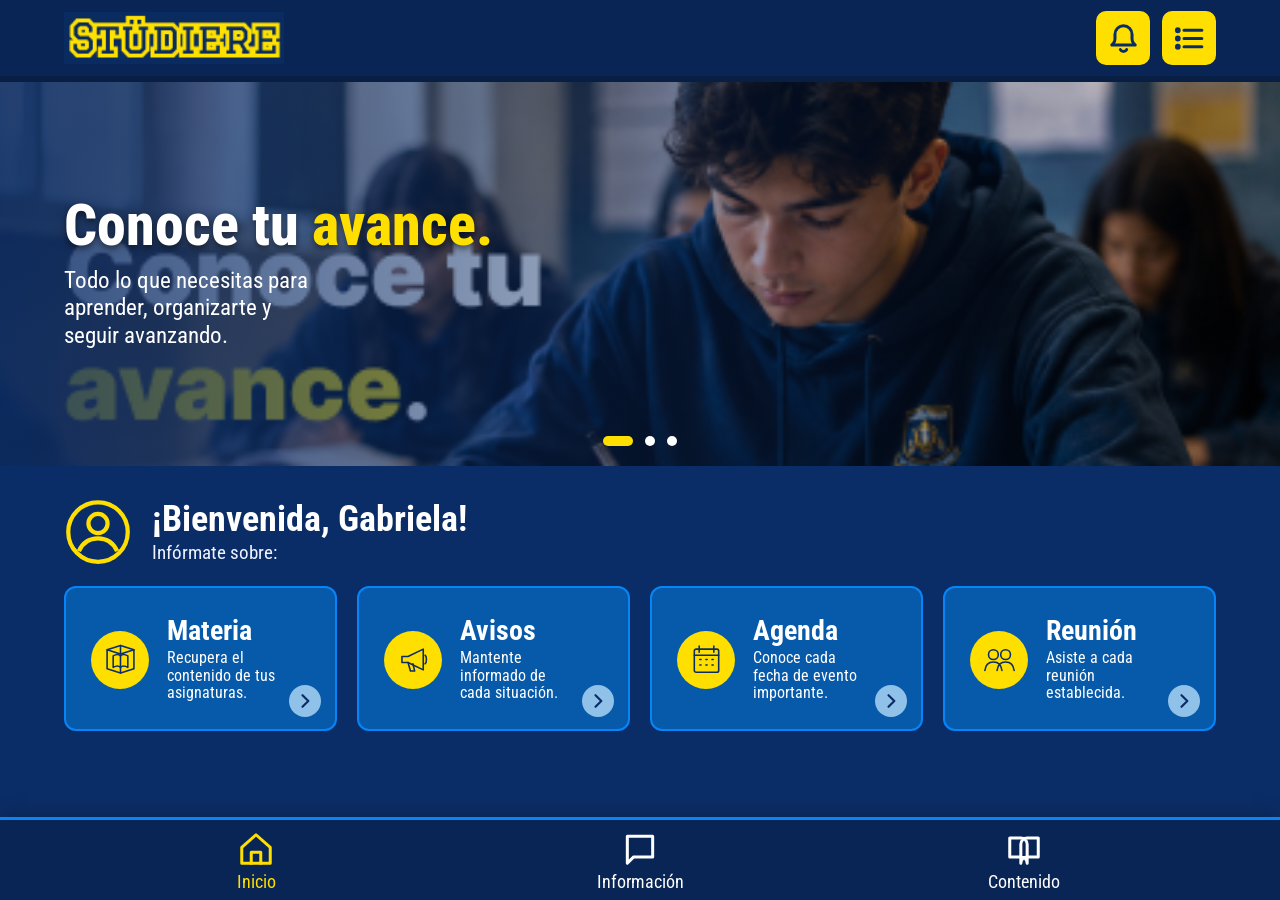
==== commit 0aa60c3c: "Update image paths in index.html" ====
--- a/index.html
+++ b/index.html
@@ -16,7 +16,7 @@
   <header class="site-header">
     <nav class="main-nav" aria-label="Navegación principal">
       <a class="brand" href="index.html" aria-label="STUDIERE, página de inicio" aria-current="page">
-        <img src="assets/logo.png" alt="STUDIERE">
+        <img src="logo.png" alt="STUDIERE">
       </a>
       <div class="nav-actions">
         <a class="icon-button" href="index2.html" aria-label="Información" title="Información">
@@ -40,7 +40,7 @@
   <!-- CONTENIDO PRINCIPAL -->
   <main class="home-main">
     <section class="hero home-hero" aria-labelledby="home-hero-title">
-      <img src="assets/hero-home.png" alt="Estudiante estudiando en una biblioteca">
+      <img src="hero-home.png" alt="Estudiante estudiando en una biblioteca">
       <div class="hero-copy">
         <h1 id="home-hero-title">Conoce tu <span>avance.</span></h1>
         <p>Todo lo que necesitas para<br>aprender, organizarte y<br>seguir avanzando.</p>
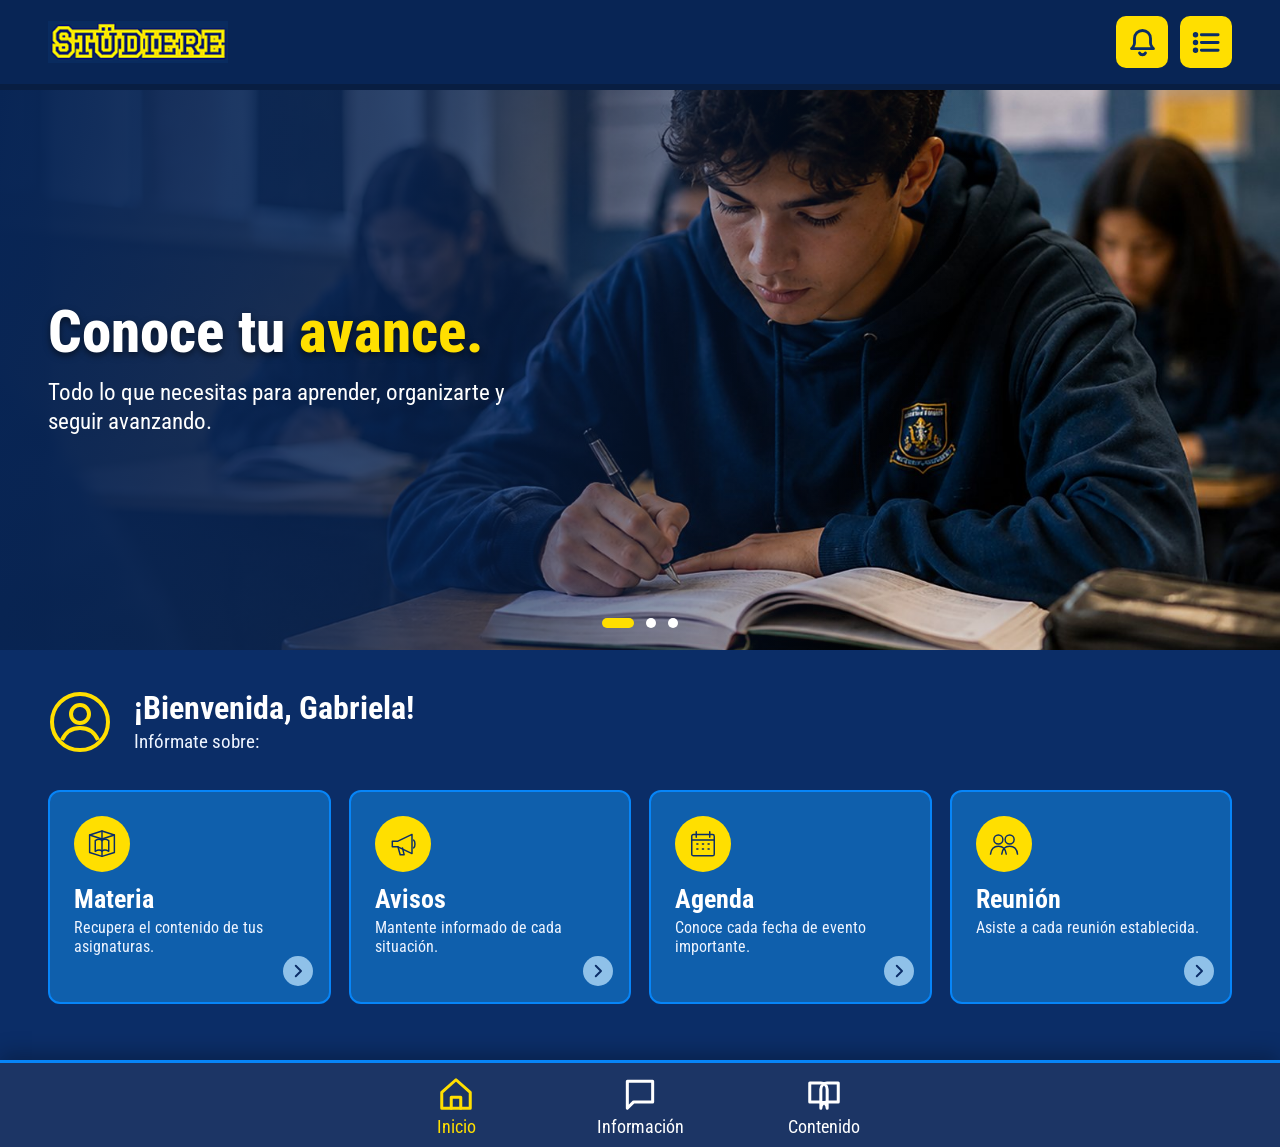
==== commit 64f28c1b: "Add files via upload" ====
--- a/index.html
+++ b/index.html
@@ -8,11 +8,10 @@
   <link rel="preconnect" href="https://fonts.googleapis.com">
   <link rel="preconnect" href="https://fonts.gstatic.com" crossorigin>
   <link href="https://fonts.googleapis.com/css2?family=Roboto+Condensed:wght@400;500;600;700;800&display=swap" rel="stylesheet">
+  <link rel="stylesheet" href="base.css">
   <link rel="stylesheet" href="style.css">
 </head>
 <body>
-
-  <!-- CABECERA PRINCIPAL -->
   <header class="site-header">
     <nav class="main-nav" aria-label="Navegación principal">
       <a class="brand" href="index.html" aria-label="STUDIERE, página de inicio" aria-current="page">
@@ -20,46 +19,29 @@
       </a>
       <div class="nav-actions">
         <a class="icon-button" href="index2.html" aria-label="Información" title="Información">
-          <svg viewBox="0 0 24 24" aria-hidden="true">
-            <path d="M12 2.7a6.2 6.2 0 0 0-6.2 6.2v3.5c0 1.1-.4 2.1-1.1 3L3.5 16.8h17l-1.2-1.4c-.7-.9-1.1-1.9-1.1-3V8.9A6.2 6.2 0 0 0 12 2.7Z"/>
-            <path d="M9.7 20.1a2.6 2.6 0 0 0 4.6 0"/>
-          </svg>
+          <svg viewBox="0 0 24 24" aria-hidden="true"><path d="M12 2.7a6.2 6.2 0 0 0-6.2 6.2v3.5c0 1.1-.4 2.1-1.1 3L3.5 16.8h17l-1.2-1.4c-.7-.9-1.1-1.9-1.1-3V8.9A6.2 6.2 0 0 0 12 2.7Z"/><path d="M9.7 20.1a2.6 2.6 0 0 0 4.6 0"/></svg>
         </a>
         <a class="icon-button" href="index3.html" aria-label="Contenido" title="Contenido">
-          <svg viewBox="0 0 24 24" aria-hidden="true">
-            <path d="M8 6h13M8 12h13M8 18h13"/>
-            <circle cx="3.5" cy="6" r="1"/>
-            <circle cx="3.5" cy="12" r="1"/>
-            <circle cx="3.5" cy="18" r="1"/>
-          </svg>
+          <svg viewBox="0 0 24 24" aria-hidden="true"><path d="M8 6h13M8 12h13M8 18h13"/><circle cx="3.5" cy="6" r="1"/><circle cx="3.5" cy="12" r="1"/><circle cx="3.5" cy="18" r="1"/></svg>
         </a>
       </div>
     </nav>
   </header>
 
-  <!-- CONTENIDO PRINCIPAL -->
   <main class="home-main">
     <section class="hero home-hero" aria-labelledby="home-hero-title">
-      <img src="hero-home.png" alt="Estudiante estudiando en una biblioteca">
+      <img src="hero-home.jpg" alt="Estudiante escribiendo en su cuaderno durante una clase">
       <div class="hero-copy">
         <h1 id="home-hero-title">Conoce tu <span>avance.</span></h1>
-        <p>Todo lo que necesitas para<br>aprender, organizarte y<br>seguir avanzando.</p>
+        <p>Todo lo que necesitas para aprender, organizarte y seguir avanzando.</p>
       </div>
-      <div class="hero-indicators" aria-hidden="true">
-        <span class="is-active"></span>
-        <span></span>
-        <span></span>
-      </div>
+      <div class="hero-indicators" aria-hidden="true"><span class="is-active"></span><span></span><span></span></div>
     </section>
 
     <section class="welcome" aria-labelledby="welcome-title">
       <div class="welcome-heading">
         <div class="profile-icon" aria-hidden="true">
-          <svg viewBox="0 0 64 64">
-            <circle cx="32" cy="32" r="28"/>
-            <circle cx="32" cy="24" r="9"/>
-            <path d="M14 50c3.5-8 10-12 18-12s14.5 4 18 12"/>
-          </svg>
+          <svg viewBox="0 0 64 64"><circle cx="32" cy="32" r="28"/><circle cx="32" cy="24" r="9"/><path d="M14 50c3.5-8 10-12 18-12s14.5 4 18 12"/></svg>
         </div>
         <div>
           <h2 id="welcome-title">¡Bienvenida, Gabriela!</h2>
@@ -70,99 +52,34 @@
 
     <section class="quick-access" aria-label="Accesos principales">
       <article class="access-card">
-        <div class="card-icon" aria-hidden="true">
-          <svg viewBox="0 0 64 64">
-            <path d="M10 16 32 9l22 7v31l-22 7-22-7V16Z"/>
-            <path d="M32 9v45M10 16l22 7 22-7"/>
-            <path d="M20 26c5-3 9-3 12 0 3-3 7-3 12 0v19c-5-3-9-3-12 0-3-3-7-3-12 0V26Z"/>
-          </svg>
-        </div>
-        <div class="card-copy">
-          <h3>Materia</h3>
-          <p>Recupera el<br>contenido de tus<br>asignaturas.</p>
-        </div>
-        <a class="arrow-button" href="#materia" aria-label="Ir a Materia">
-          <svg viewBox="0 0 24 24" aria-hidden="true"><path d="m9 5 7 7-7 7"/></svg>
-        </a>
+        <div class="card-icon" aria-hidden="true"><svg viewBox="0 0 64 64"><path d="M10 16 32 9l22 7v31l-22 7-22-7V16Z"/><path d="M32 9v45M10 16l22 7 22-7"/><path d="M20 26c5-3 9-3 12 0 3-3 7-3 12 0v19c-5-3-9-3-12 0-3-3-7-3-12 0V26Z"/></svg></div>
+        <div class="card-copy"><h3>Materia</h3><p>Recupera el contenido de tus asignaturas.</p></div>
+        <a class="arrow-button" href="index3.html" aria-label="Ir a Materia"><svg viewBox="0 0 24 24" aria-hidden="true"><path d="m9 5 7 7-7 7"/></svg></a>
       </article>
-
       <article class="access-card">
-        <div class="card-icon" aria-hidden="true">
-          <svg viewBox="0 0 64 64">
-            <path d="M13 27h10l25-12v34L23 37H13V27Z"/>
-            <path d="M23 37l4 14h7l-3-12M51 25c3 2 3 12 0 14"/>
-          </svg>
-        </div>
-        <div class="card-copy">
-          <h3>Avisos</h3>
-          <p>Mantente<br>informado de<br>cada situación.</p>
-        </div>
-        <a class="arrow-button" href="#avisos" aria-label="Ir a Avisos">
-          <svg viewBox="0 0 24 24" aria-hidden="true"><path d="m9 5 7 7-7 7"/></svg>
-        </a>
+        <div class="card-icon" aria-hidden="true"><svg viewBox="0 0 64 64"><path d="M13 27h10l25-12v34L23 37H13V27Z"/><path d="M23 37l4 14h7l-3-12M51 25c3 2 3 12 0 14"/></svg></div>
+        <div class="card-copy"><h3>Avisos</h3><p>Mantente informado de cada situación.</p></div>
+        <a class="arrow-button" href="index2.html" aria-label="Ir a Avisos"><svg viewBox="0 0 24 24" aria-hidden="true"><path d="m9 5 7 7-7 7"/></svg></a>
       </article>
-
       <article class="access-card">
-        <div class="card-icon" aria-hidden="true">
-          <svg viewBox="0 0 64 64">
-            <rect x="12" y="15" width="40" height="38" rx="3"/>
-            <path d="M20 10v10M44 10v10M12 25h40"/>
-            <path d="M21 32h2M31 32h2M41 32h2M21 41h2M31 41h2M41 41h2"/>
-          </svg>
-        </div>
-        <div class="card-copy">
-          <h3>Agenda</h3>
-          <p>Conoce cada<br>fecha de evento<br>importante.</p>
-        </div>
-        <a class="arrow-button" href="#agenda" aria-label="Ir a Agenda">
-          <svg viewBox="0 0 24 24" aria-hidden="true"><path d="m9 5 7 7-7 7"/></svg>
-        </a>
+        <div class="card-icon" aria-hidden="true"><svg viewBox="0 0 64 64"><rect x="12" y="15" width="40" height="38" rx="3"/><path d="M20 10v10M44 10v10M12 25h40"/><path d="M21 32h2M31 32h2M41 32h2M21 41h2M31 41h2M41 41h2"/></svg></div>
+        <div class="card-copy"><h3>Agenda</h3><p>Conoce cada fecha de evento importante.</p></div>
+        <a class="arrow-button" href="index2.html" aria-label="Ir a Agenda"><svg viewBox="0 0 24 24" aria-hidden="true"><path d="m9 5 7 7-7 7"/></svg></a>
       </article>
-
       <article class="access-card">
-        <div class="card-icon" aria-hidden="true">
-          <svg viewBox="0 0 64 64">
-            <circle cx="22" cy="24" r="8"/>
-            <circle cx="42" cy="24" r="8"/>
-            <path d="M8 50c1-9 6-14 14-14s13 5 14 14M28 50c1-9 6-14 14-14s13 5 14 14"/>
-          </svg>
-        </div>
-        <div class="card-copy">
-          <h3>Reunión</h3>
-          <p>Asiste a cada<br>reunión<br>establecida.</p>
-        </div>
-        <a class="arrow-button" href="#reunion" aria-label="Ir a Reunión">
-          <svg viewBox="0 0 24 24" aria-hidden="true"><path d="m9 5 7 7-7 7"/></svg>
-        </a>
+        <div class="card-icon" aria-hidden="true"><svg viewBox="0 0 64 64"><circle cx="22" cy="24" r="8"/><circle cx="42" cy="24" r="8"/><path d="M8 50c1-9 6-14 14-14s13 5 14 14M28 50c1-9 6-14 14-14s13 5 14 14"/></svg></div>
+        <div class="card-copy"><h3>Reunión</h3><p>Asiste a cada reunión establecida.</p></div>
+        <a class="arrow-button" href="index2.html" aria-label="Ir a Reunión"><svg viewBox="0 0 24 24" aria-hidden="true"><path d="m9 5 7 7-7 7"/></svg></a>
       </article>
-    </section>
-
-    <section class="anchors" aria-label="Destinos de los accesos">
-      <h2 class="sr-only">Destinos</h2>
-      <a id="materia" href="#materia">Materia</a>
-      <a id="avisos" href="#avisos">Avisos</a>
-      <a id="agenda" href="#agenda">Agenda</a>
-      <a id="reunion" href="#reunion">Reunión</a>
     </section>
   </main>
 
-  <!-- PIE DE PÁGINA -->
   <footer class="site-footer">
     <nav aria-label="Navegación inferior">
-      <a class="footer-link active" href="index.html" aria-current="page">
-        <svg viewBox="0 0 24 24" aria-hidden="true"><path d="m3 11 9-8 9 8v10H3V11Z"/><path d="M9 21v-7h6v7"/></svg>
-        <span>Inicio</span>
-      </a>
-      <a class="footer-link" href="index2.html">
-        <svg viewBox="0 0 24 24" aria-hidden="true"><path d="M4 4h16v13H8l-4 4V4Z"/></svg>
-        <span>Información</span>
-      </a>
-      <a class="footer-link" href="index3.html">
-        <svg viewBox="0 0 24 24" aria-hidden="true"><path d="M3 5h7a4 4 0 0 1 4 4v12a4 4 0 0 0-4-4H3V5ZM21 5h-7a4 4 0 0 0-4 4v12a4 4 0 0 1 4-4h7V5Z"/></svg>
-        <span>Contenido</span>
-      </a>
+      <a class="footer-link active" href="index.html" aria-current="page"><svg viewBox="0 0 24 24" aria-hidden="true"><path d="m3 11 9-8 9 8v10H3V11Z"/><path d="M9 21v-7h6v7"/></svg><span>Inicio</span></a>
+      <a class="footer-link" href="index2.html"><svg viewBox="0 0 24 24" aria-hidden="true"><path d="M4 4h16v13H8l-4 4V4Z"/></svg><span>Información</span></a>
+      <a class="footer-link" href="index3.html"><svg viewBox="0 0 24 24" aria-hidden="true"><path d="M3 5h7a4 4 0 0 1 4 4v12a4 4 0 0 0-4-4H3V5ZM21 5h-7a4 4 0 0 0-4 4v12a4 4 0 0 1 4-4h7V5Z"/></svg><span>Contenido</span></a>
     </nav>
   </footer>
-
 </body>
 </html>
--- a/base.css
+++ b/base.css
@@ -0,0 +1,137 @@
+/* ============================================================
+   STUDIERE — base.css
+   Estilos compartidos por las 3 secciones (Inicio, Información, Contenido):
+   reset, variables de marca, header y footer. Formato horizontal
+   (laptop) como base; el prototipo se adapta hacia abajo con
+   media queries para tablet y móvil.
+   ============================================================ */
+
+:root{
+  --navy:#0b2d67;
+  --navy-deep:#082555;
+  --blue-card:#0f5fac;
+  --blue-border:#0785f8;
+  --yellow:#ffdf00;
+  --white:#ffffff;
+  --muted:#eef4ff;
+  --footer:#1c3565;
+  --date:#0b438a;
+  --radius:12px;
+  --container:1300px;   /* ancho de lectura del contenido */
+  --edge:1600px;         /* ancho máximo de las franjas full-bleed */
+  --font: "Roboto Condensed", Arial, sans-serif;
+}
+
+*,*::before,*::after{box-sizing:border-box}
+html{scroll-behavior:smooth}
+body{
+  margin:0;
+  min-width:320px;
+  background:var(--navy-deep); /* nunca blanco: evita bordes/gutters claros en pantallas anchas */
+  color:var(--white);
+  font-family:var(--font);
+  -webkit-font-smoothing:antialiased;
+}
+img{display:block;max-width:100%;border:0}
+a{color:inherit;text-decoration:none}
+button{font-family:inherit}
+h1,h2,h3,p{margin:0}
+.sr-only{position:absolute;width:1px;height:1px;padding:0;margin:-1px;overflow:hidden;clip:rect(0,0,0,0);white-space:nowrap;border:0}
+
+/* Franja de contenido centrada dentro de una sección full-bleed */
+.container{max-width:var(--container);margin-inline:auto}
+
+/* ================= HEADER ================= */
+.site-header{
+  background:var(--navy-deep);
+  border-bottom:6px solid #081e42;
+}
+.main-nav{
+  max-width:var(--edge);
+  min-height:84px;
+  margin-inline:auto;
+  padding:0 48px;
+  display:flex;
+  align-items:center;
+  justify-content:space-between;
+  gap:24px;
+}
+.brand{display:flex;align-items:center}
+.brand img{width:180px;height:auto}
+.nav-actions{display:flex;align-items:center;gap:12px}
+.icon-button{
+  width:52px;height:52px;flex:0 0 52px;
+  display:flex;align-items:center;justify-content:center;
+  color:var(--navy);
+  background:var(--yellow);
+  border-radius:10px;
+  transition:transform .18s ease,filter .18s ease,box-shadow .18s ease;
+}
+.icon-button svg{width:31px;height:31px;fill:none;stroke:currentColor;stroke-width:2.2;stroke-linecap:round;stroke-linejoin:round}
+.icon-button:hover,.icon-button:focus-visible{
+  transform:translateY(-2px);
+  filter:brightness(1.05);
+  box-shadow:0 5px 12px #0004;
+  outline:3px solid #fff9;
+  outline-offset:2px;
+}
+.icon-button.active-top{box-shadow:inset 0 -4px 0 var(--navy)}
+
+/* ================= MAIN wrapper ================= */
+main{width:100%;background:var(--navy)}
+
+/* ================= FOOTER ================= */
+.site-footer{
+  width:100%;
+  background:var(--footer);
+  border-top:3px solid var(--blue-border);
+  box-shadow:0 -6px 20px #0004;
+}
+.site-footer nav{
+  max-width:var(--edge);
+  margin-inline:auto;
+  min-height:84px;
+  padding-inline:48px;
+  display:flex;
+  align-items:stretch;
+  justify-content:center;
+  gap:64px;
+}
+.footer-link{
+  flex:0 0 120px;
+  display:flex;
+  flex-direction:column;
+  align-items:center;
+  justify-content:center;
+  gap:5px;
+  color:var(--white);
+  font-size:18px;
+  line-height:1;
+  transition:color .18s ease,transform .18s ease;
+}
+.footer-link svg{width:38px;height:38px;fill:none;stroke:currentColor;stroke-width:1.9;stroke-linecap:round;stroke-linejoin:round}
+.footer-link.active,.footer-link:hover,.footer-link:focus-visible{color:var(--yellow)}
+.footer-link:hover{transform:translateY(-2px)}
+.footer-link:focus-visible{outline:2px solid var(--yellow);outline-offset:-4px;border-radius:6px}
+
+@media (prefers-reduced-motion:reduce){
+  html{scroll-behavior:auto}
+  *,*::before,*::after{transition:none!important}
+}
+
+/* ================= TABLET / MOBILE (formato celular) ================= */
+@media (max-width:900px){
+  .main-nav{padding-inline:24px}
+  .brand img{width:160px}
+  .site-footer nav{gap:0;justify-content:space-around;padding-inline:12px}
+  .footer-link{flex:1}
+}
+@media (max-width:600px){
+  .main-nav{min-height:65px;padding-inline:16px}
+  .brand img{width:140px}
+  .icon-button{width:46px;height:46px;flex-basis:46px}
+  .icon-button svg{width:28px;height:28px}
+  .site-footer nav{min-height:76px}
+  .footer-link{font-size:15px}
+  .footer-link svg{width:34px;height:34px}
+}
--- a/style.css
+++ b/style.css
@@ -1,551 +1,88 @@
-/* ==========================================================================
-   1. VARIABLES Y CONFIGURACIÓN GLOBAL
-   ========================================================================== */
-:root {
-  --navy: #0b2d67;
-  --navy-deep: #082555;
-  --blue-card: #075aa9;
-  --blue-border: #0785f8;
-  --yellow: #ffdf00;
-  --white: #ffffff;
-  --muted: #eef4ff;
-  --arrow: #8fc1e9;
-  --page-max: 100%;
-  --radius: 12px;
+/* ============================================================
+   STUDIERE — style.css (Inicio)
+   ============================================================ */
+
+.home-main{min-height:calc(100vh - 168px)}
+
+/* ---- Hero full-bleed ---- */
+.hero{position:relative;overflow:hidden;background:#101820;width:100%}
+.hero img{width:100%;height:100%;object-fit:cover;object-position:center;position:absolute;inset:0}
+.home-hero{min-height:560px}
+.home-hero::after{
+  content:"";position:absolute;inset:0;
+  background:linear-gradient(100deg,#082555 0%,#082555cc 32%,#08255566 52%,transparent 72%);
+  pointer-events:none;
 }
+.hero-copy{
+  position:relative;z-index:1;
+  max-width:var(--edge);margin-inline:auto;
+  height:100%;min-height:560px;
+  padding:0 48px;
+  display:flex;flex-direction:column;justify-content:center;
+}
+.hero-copy h1{font-size:clamp(42px,4.6vw,68px);line-height:1;font-weight:800;text-shadow:0 3px 7px #0008;max-width:640px}
+.hero-copy h1 span{color:var(--yellow)}
+.hero-copy p{margin-top:16px;font-size:23px;line-height:1.3;max-width:460px}
+.hero-indicators{position:absolute;z-index:2;bottom:22px;left:50%;transform:translateX(-50%);display:flex;gap:12px}
+.hero-indicators span{width:10px;height:10px;border-radius:50%;background:#fff}
+.hero-indicators .is-active{width:32px;border-radius:8px;background:var(--yellow)}
 
-* {
-  box-sizing: border-box;
+/* ---- Bienvenida ---- */
+.welcome{padding:40px 48px 8px}
+.welcome-heading{max-width:var(--container);margin-inline:auto;display:flex;align-items:center;gap:22px}
+.profile-icon{width:64px;height:64px;flex:0 0 64px;color:var(--yellow)}
+.profile-icon svg{width:100%;height:100%;fill:none;stroke:currentColor;stroke-width:4}
+.welcome h2{font-size:32px;line-height:1;margin-bottom:6px}
+.welcome p{font-size:19px;color:var(--muted)}
+
+/* ---- Accesos rápidos ---- */
+.quick-access{
+  padding:28px 48px 56px;
+  max-width:var(--container);margin-inline:auto;
+  display:grid;grid-template-columns:repeat(4,1fr);gap:18px;
 }
+.access-card{
+  position:relative;min-width:0;min-height:190px;
+  padding:24px 24px 46px;
+  display:flex;flex-direction:column;gap:14px;
+  background:var(--blue-card);border:2px solid var(--blue-border);border-radius:var(--radius);
+  transition:transform .18s ease,filter .18s ease,box-shadow .18s ease;
+}
+.access-card:hover{transform:translateY(-4px);filter:brightness(1.06);box-shadow:0 10px 20px #0004}
+.card-icon{width:56px;height:56px;flex:0 0 56px;display:flex;align-items:center;justify-content:center;color:var(--navy);background:var(--yellow);border-radius:50%}
+.card-icon svg{width:36px;height:36px;fill:none;stroke:currentColor;stroke-width:2.6;stroke-linecap:round;stroke-linejoin:round}
+.card-copy h3{font-size:26px;line-height:1;font-weight:700;margin-bottom:6px}
+.card-copy p{font-size:16px;line-height:1.2;color:var(--muted)}
+.arrow-button{position:absolute;right:16px;bottom:16px;width:30px;height:30px;display:flex;align-items:center;justify-content:center;border-radius:50%;background:#8fc1e9;color:var(--navy);transition:transform .18s ease,background .18s ease}
+.arrow-button svg{width:18px;height:18px;fill:none;stroke:currentColor;stroke-width:2.6;stroke-linecap:round;stroke-linejoin:round}
+.arrow-button:hover,.arrow-button:focus-visible{transform:scale(1.1);background:#fff;outline:none}
 
-html {
-  scroll-behavior: smooth;
+/* ================= TABLET / MOBILE ================= */
+@media (max-width:1100px){
+  .quick-access{grid-template-columns:repeat(2,1fr)}
 }
-
-body {
-  margin: 0;
-  min-width: 320px;
-  background: var(--navy);
-  color: var(--white);
-  font-family: "Roboto Condensed", Arial, sans-serif;
-  display: flex;
-  flex-direction: column;
-  min-height: 100vh;
+@media (max-width:900px){
+  .home-hero{min-height:390px}
+  .hero-copy{min-height:390px;padding:0 32px}
+  .hero-copy h1{font-size:44px}
+  .hero-copy p{font-size:19px}
+  .welcome{padding:28px 32px 4px}
+  .quick-access{padding:22px 32px 40px}
+  .card-copy h3{font-size:24px}
 }
-
-a {
-  color: inherit;
-  text-decoration: none;
+@media (max-width:600px){
+  .home-hero{min-height:330px}
+  .hero-copy{min-height:330px;padding:0 20px}
+  .hero-copy h1{font-size:36px}
+  .hero-copy p{font-size:17px;margin-top:10px}
+  .welcome{padding:22px 20px 2px}
+  .welcome-heading{gap:14px}
+  .profile-icon{width:54px;height:54px;flex-basis:54px}
+  .welcome h2{font-size:25px}
+  .quick-access{grid-template-columns:1fr 1fr;padding:18px 16px 32px;gap:10px}
+  .access-card{min-height:150px;padding:16px 16px 40px}
+  .card-icon{width:44px;height:44px;flex-basis:44px}
+  .card-icon svg{width:29px;height:29px}
+  .card-copy h3{font-size:21px}
+  .card-copy p{font-size:14px}
 }
-
-.sr-only {
-  position: absolute;
-  width: 1px;
-  height: 1px;
-  padding: 0;
-  margin: -1px;
-  overflow: hidden;
-  clip: rect(0, 0, 0, 0);
-  white-space: nowrap;
-  border: 0;
-}
-
-/* ==========================================================================
-   2. HEADER & NAVEGACIÓN
-   ========================================================================== */
-.site-header {
-  width: 100%;
-  background: var(--navy-deep);
-  border-bottom: 6px solid #081e42;
-}
-
-.main-nav {
-  width: 100%;
-  max-width: var(--page-max);
-  min-height: 76px;
-  margin: 0 auto;
-  padding: 0 5vw;
-  display: flex;
-  align-items: center;
-  justify-content: space-between;
-  gap: 24px;
-}
-
-.brand {
-  display: flex;
-  align-items: center;
-}
-
-.brand img {
-  width: 220px;
-  height: auto;
-  display: block;
-}
-
-.nav-actions {
-  display: flex;
-  align-items: center;
-  gap: 12px;
-}
-
-.icon-button {
-  width: 54px;
-  height: 54px;
-  display: flex;
-  align-items: center;
-  justify-content: center;
-  color: var(--navy);
-  background: var(--yellow);
-  border-radius: 10px;
-  transition: transform 0.18s ease, filter 0.18s ease, box-shadow 0.18s ease;
-}
-
-.icon-button svg {
-  width: 33px;
-  height: 33px;
-  fill: none;
-  stroke: currentColor;
-  stroke-width: 2.2;
-  stroke-linecap: round;
-  stroke-linejoin: round;
-}
-
-.icon-button:hover,
-.icon-button:focus-visible,
-.icon-button.active {
-  transform: translateY(-2px);
-  filter: brightness(1.05);
-  box-shadow: 0 5px 12px #0003;
-  outline: 3px solid #fff9;
-  outline-offset: 2px;
-}
-
-/* ==========================================================================
-   3. MAIN & SECCIONES PRINCIPALES
-   ========================================================================== */
-main {
-  width: 100%;
-  flex: 1;
-  background: var(--navy);
-}
-
-.home-main, .info-main, .content-main {
-  display: flex;
-  flex-direction: column;
-}
-
-/* --- Hero Banner --- */
-.hero {
-  position: relative;
-  width: 100%;
-  overflow: hidden;
-  background: #101820;
-  height: clamp(320px, 30vw, 480px);
-  display: flex;
-  align-items: center;
-}
-
-.hero img {
-  position: absolute;
-  inset: 0;
-  width: 100%;
-  height: 100%;
-  object-fit: cover;
-  object-position: center 30%;
-  display: block;
-}
-
-.hero::after {
-  content: "";
-  position: absolute;
-  inset: 0;
-  background: linear-gradient(to right, rgba(11, 45, 103, 0.85) 0%, rgba(11, 45, 103, 0.4) 50%, transparent 100%);
-  pointer-events: none;
-}
-
-.hero-copy {
-  position: relative;
-  z-index: 1;
-  padding: 0 5vw;
-  max-width: 650px;
-}
-
-.hero-copy h1 {
-  margin: 0 0 12px;
-  font-size: clamp(38px, 4.5vw, 64px);
-  line-height: 0.98;
-  font-weight: 800;
-  text-shadow: 0 3px 7px #0008;
-}
-
-.hero-copy h1 span {
-  color: var(--yellow);
-}
-
-.hero-copy p {
-  margin: 0;
-  font-size: clamp(18px, 1.8vw, 24px);
-  line-height: 1.2;
-}
-
-.hero-indicators {
-  position: absolute;
-  z-index: 2;
-  bottom: 20px;
-  left: 50%;
-  transform: translateX(-50%);
-  display: flex;
-  gap: 12px;
-}
-
-.hero-indicators span {
-  width: 10px;
-  height: 10px;
-  border-radius: 50%;
-  background: #fff;
-}
-
-.hero-indicators .is-active {
-  width: 30px;
-  border-radius: 8px;
-  background: var(--yellow);
-}
-
-/* --- Sección de Bienvenida --- */
-.welcome {
-  padding: 32px 5vw 20px;
-  background: var(--navy);
-}
-
-.welcome-heading {
-  display: flex;
-  align-items: center;
-  gap: 20px;
-}
-
-.profile-icon {
-  width: 68px;
-  height: 68px;
-  flex: 0 0 68px;
-  color: var(--yellow);
-}
-
-.profile-icon svg {
-  width: 100%;
-  height: 100%;
-  fill: none;
-  stroke: currentColor;
-  stroke-width: 4;
-}
-
-.welcome h2 {
-  margin: 0 0 4px;
-  font-size: clamp(28px, 3vw, 36px);
-  line-height: 1;
-}
-
-.welcome p {
-  margin: 0;
-  font-size: 19px;
-  color: var(--muted);
-}
-
-/* --- Accesos Rápidos y Grillas --- */
-.quick-access, .content-section {
-  padding: 0 5vw 48px;
-  background: var(--navy);
-}
-
-.quick-access {
-  display: grid;
-  grid-template-columns: repeat(auto-fit, minmax(260px, 1fr));
-  gap: 20px;
-}
-
-.grid-cards {
-  display: grid;
-  grid-template-columns: repeat(auto-fit, minmax(300px, 1fr));
-  gap: 24px;
-}
-
-.section-title {
-  font-size: 32px;
-  margin: 32px 0 20px;
-  color: var(--yellow);
-}
-
-.access-card {
-  position: relative;
-  min-height: 145px;
-  padding: 20px 50px 18px 25px;
-  display: flex;
-  align-items: center;
-  gap: 18px;
-  background: var(--blue-card);
-  border: 2px solid var(--blue-border);
-  border-radius: var(--radius);
-  transition: transform 0.18s ease, filter 0.18s ease, box-shadow 0.18s ease;
-}
-
-.access-card:hover {
-  transform: translateY(-3px);
-  filter: brightness(1.06);
-  box-shadow: 0 9px 18px #0003;
-}
-
-.card-icon {
-  width: 58px;
-  height: 58px;
-  flex: 0 0 58px;
-  display: flex;
-  align-items: center;
-  justify-content: center;
-  color: var(--navy);
-  background: var(--yellow);
-  border-radius: 50%;
-}
-
-.card-icon svg {
-  width: 39px;
-  height: 39px;
-  fill: none;
-  stroke: currentColor;
-  stroke-width: 2.6;
-  stroke-linecap: round;
-  stroke-linejoin: round;
-}
-
-.card-copy h3 {
-  margin: 0 0 4px;
-  font-size: 28px;
-  line-height: 1;
-  font-weight: 700;
-}
-
-.card-copy p {
-  margin: 0;
-  font-size: 16px;
-  line-height: 1.1;
-}
-
-.arrow-button {
-  position: absolute;
-  right: 14px;
-  bottom: 12px;
-  width: 32px;
-  height: 32px;
-  display: flex;
-  align-items: center;
-  justify-content: center;
-  border-radius: 50%;
-  background: var(--arrow);
-  color: var(--navy);
-  transition: transform 0.18s ease, background 0.18s ease;
-}
-
-.arrow-button svg {
-  width: 20px;
-  height: 20px;
-  fill: none;
-  stroke: currentColor;
-  stroke-width: 2.6;
-  stroke-linecap: round;
-  stroke-linejoin: round;
-}
-
-.arrow-button:hover,
-.arrow-button:focus-visible {
-  transform: scale(1.1);
-  background: #ffffff;
-  outline: none;
-}
-
-/* Tarjetas Información y Módulos */
-.info-card, .module-card {
-  background: var(--blue-card);
-  border: 2px solid var(--blue-border);
-  border-radius: var(--radius);
-  padding: 24px;
-  display: flex;
-  flex-direction: column;
-  gap: 12px;
-}
-
-.info-card .tag {
-  align-self: flex-start;
-  background: var(--yellow);
-  color: var(--navy);
-  font-weight: bold;
-  padding: 4px 10px;
-  border-radius: 6px;
-  font-size: 14px;
-}
-
-.info-card h3, .module-card h3 {
-  margin: 0;
-  font-size: 24px;
-}
-
-.info-card p, .module-card p {
-  margin: 0;
-  font-size: 16px;
-  color: var(--muted);
-}
-
-.info-card .date {
-  font-size: 14px;
-  color: var(--arrow);
-  margin-top: auto;
-}
-
-.module-header {
-  display: flex;
-  justify-content: space-between;
-  align-items: center;
-}
-
-.module-card .badge {
-  background: rgba(255,255,255,0.15);
-  padding: 4px 8px;
-  border-radius: 4px;
-  font-size: 14px;
-}
-
-.progress-bar {
-  width: 100%;
-  height: 8px;
-  background: rgba(0,0,0,0.2);
-  border-radius: 4px;
-  overflow: hidden;
-  margin-top: 8px;
-}
-
-.progress-bar .progress {
-  height: 100%;
-  background: var(--yellow);
-}
-
-.btn-primary {
-  align-self: flex-start;
-  background: var(--yellow);
-  color: var(--navy);
-  font-weight: bold;
-  padding: 10px 20px;
-  border-radius: 8px;
-  margin-top: 12px;
-  transition: transform 0.18s ease;
-}
-
-.btn-primary:hover {
-  transform: translateY(-2px);
-}
-
-.anchors {
-  display: none;
-}
-
-/* ==========================================================================
-   4. FOOTER
-   ========================================================================== */
-.site-footer {
-  width: 100%;
-  margin-top: auto;
-  background: var(--navy-deep);
-  border-top: 3px solid var(--blue-border);
-  box-shadow: 0 -5px 18px #0003;
-}
-
-.site-footer nav {
-  min-height: 80px;
-  display: flex;
-  align-items: stretch;
-  justify-content: space-around;
-  padding: 0 5vw;
-}
-
-.footer-link {
-  flex: 1;
-  display: flex;
-  flex-direction: column;
-  align-items: center;
-  justify-content: center;
-  gap: 5px;
-  color: var(--white);
-  font-size: 18px;
-  line-height: 1;
-  transition: color 0.18s ease, transform 0.18s ease;
-}
-
-.footer-link svg {
-  width: 38px;
-  height: 38px;
-  fill: none;
-  stroke: currentColor;
-  stroke-width: 1.9;
-  stroke-linecap: round;
-  stroke-linejoin: round;
-}
-
-.footer-link.active,
-.footer-link:hover,
-.footer-link:focus-visible {
-  color: var(--yellow);
-}
-
-.footer-link:hover {
-  transform: translateY(-2px);
-}
-
-.footer-link:focus-visible {
-  outline: 2px solid var(--yellow);
-  outline-offset: -4px;
-  border-radius: 6px;
-}
-
-/* ==========================================================================
-   5. ADAPTABILIDAD RESPONSIVA
-   ========================================================================== */
-@media (max-width: 800px) {
-  .brand img {
-    width: 170px;
-  }
-  .hero {
-    height: 320px;
-  }
-  .hero-copy h1 {
-    font-size: 42px;
-  }
-  .quick-access {
-    grid-template-columns: repeat(2, 1fr);
-  }
-}
-
-@media (max-width: 620px) {
-  .main-nav {
-    min-height: 65px;
-  }
-  .brand img {
-    width: 145px;
-  }
-  .icon-button {
-    width: 46px;
-    height: 46px;
-  }
-  .icon-button svg {
-    width: 28px;
-    height: 28px;
-  }
-  .quick-access {
-    grid-template-columns: 1fr;
-    gap: 12px;
-  }
-}
-
-@media (prefers-reduced-motion: reduce) {
-  html {
-    scroll-behavior: auto;
-  }
-  *, *::before, *::after {
-    transition: none !important;
-  }
-}
